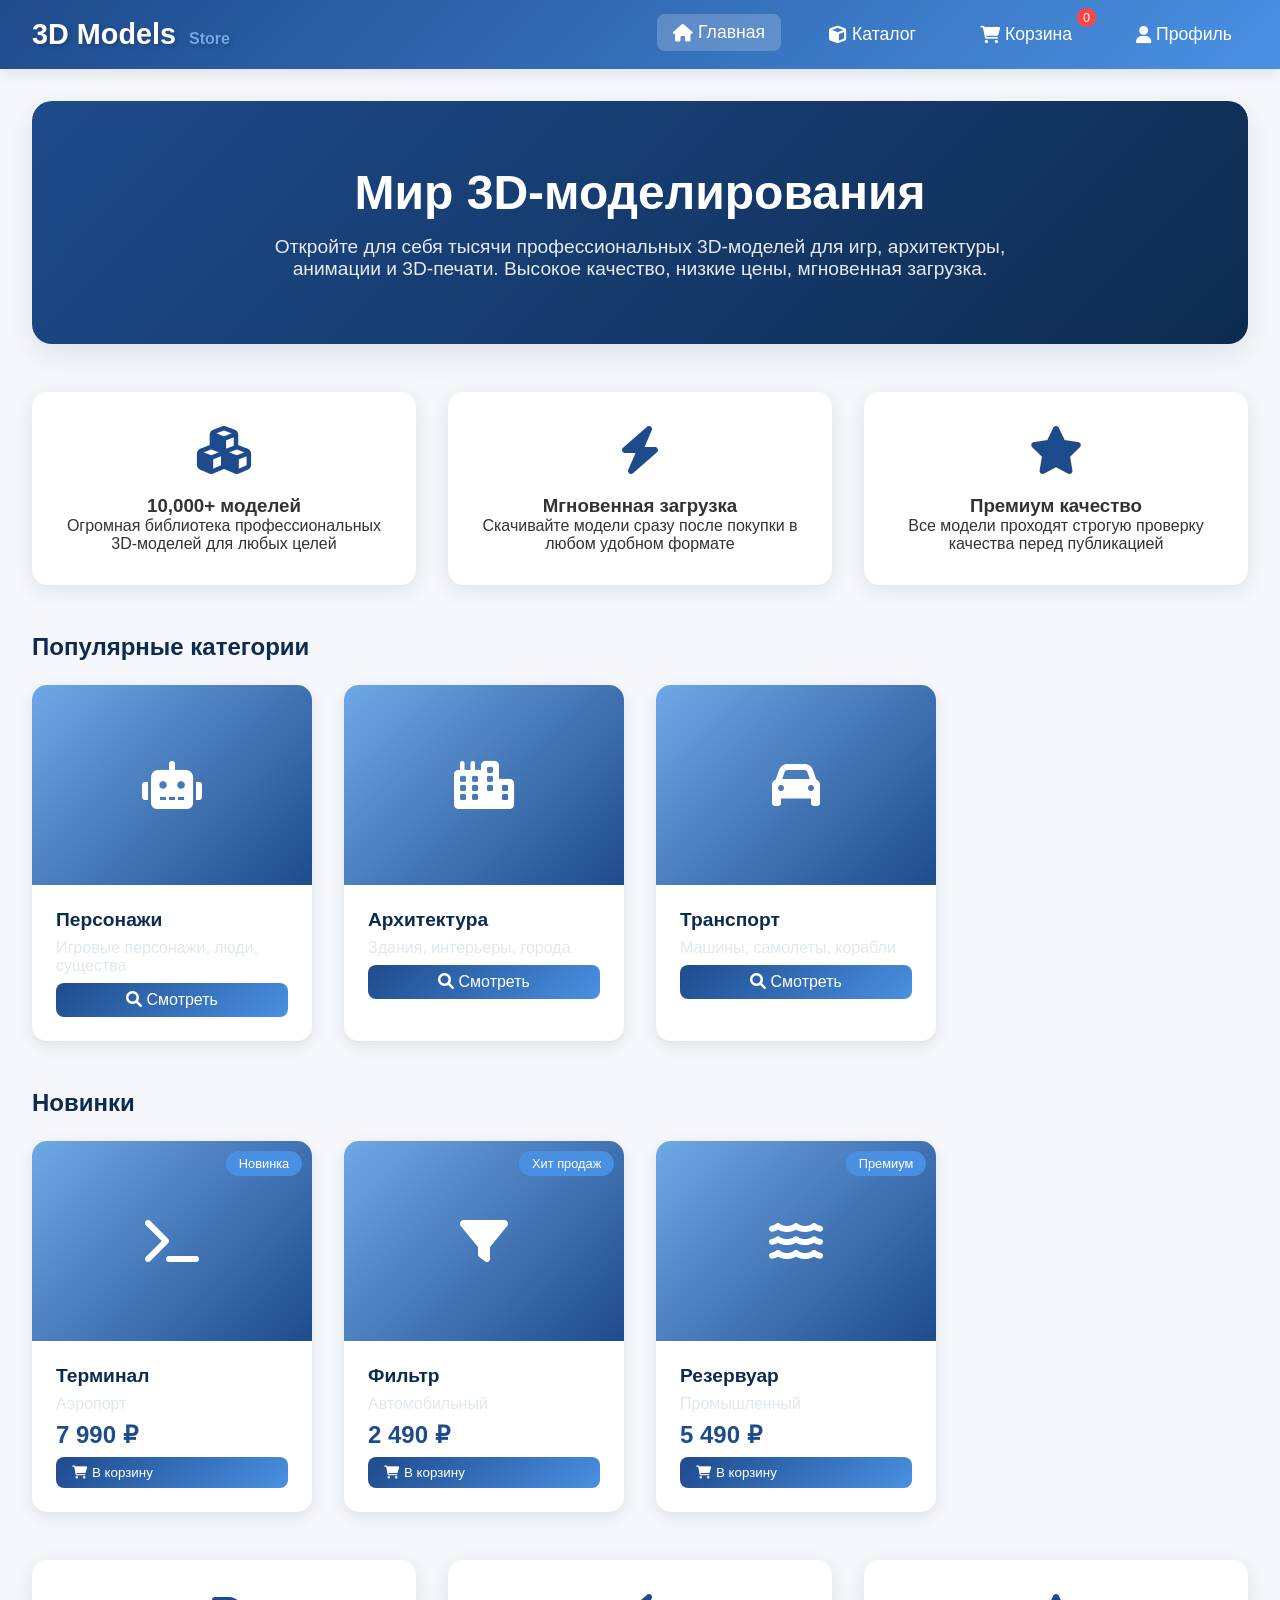
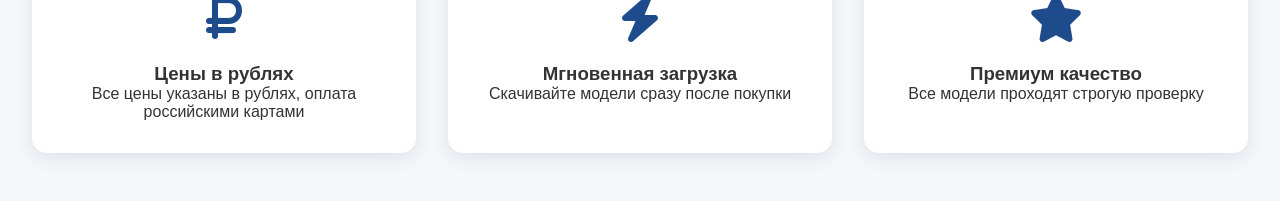
==== 3d-models-shop/index.html @ ba2a2c45 "start" ====
<!DOCTYPE html>
<html lang="ru">
<head>
    <meta charset="UTF-8">
    <meta name="viewport" content="width=device-width, initial-scale=1.0">
    <title>3D Models Shop - Главная</title>
    <link rel="stylesheet" href="css/style.css">
    <link rel="stylesheet" href="https://cdnjs.cloudflare.com/ajax/libs/font-awesome/6.0.0/css/all.min.css">
</head>
<body>
    <!-- Навигационная панель -->
    <nav class="navbar">
        <div class="nav-container">
            <div class="logo">
                3D Models <span>Store</span>
            </div>
            <ul class="nav-menu">
                <li><a href="index.html" class="active"><i class="fas fa-home"></i> Главная</a></li>
                <li><a href="catalog.html"><i class="fas fa-cube"></i> Каталог</a></li>
                <li><a href="cart.html" class="cart-icon">
                    <i class="fas fa-shopping-cart"></i> Корзина
                    <span class="cart-badge" id="cartCount">0</span>
                </a></li>
                <li><a href="profile.html"><i class="fas fa-user"></i> Профиль</a></li>
            </ul>
        </div>
    </nav>

    <main class="main-container">
        <!-- Hero секция -->
        <section class="hero-section">
            <h1>Мир 3D-моделирования</h1>
            <p>Откройте для себя тысячи профессиональных 3D-моделей для игр, архитектуры, анимации и 3D-печати. Высокое качество, низкие цены, мгновенная загрузка.</p>
        </section>

        <!-- Особенности -->
        <section class="features-section">
            <div class="feature-card">
                <div class="feature-icon">
                    <i class="fas fa-cubes"></i>
                </div>
                <h3>10,000+ моделей</h3>
                <p>Огромная библиотека профессиональных 3D-моделей для любых целей</p>
            </div>
            <div class="feature-card">
                <div class="feature-icon">
                    <i class="fas fa-bolt"></i>
                </div>
                <h3>Мгновенная загрузка</h3>
                <p>Скачивайте модели сразу после покупки в любом удобном формате</p>
            </div>
            <div class="feature-card">
                <div class="feature-icon">
                    <i class="fas fa-star"></i>
                </div>
                <h3>Премиум качество</h3>
                <p>Все модели проходят строгую проверку качества перед публикацией</p>
            </div>
        </section>

        <!-- Популярные категории -->
        <h2 style="color: var(--dark-blue); margin: 3rem 0 1.5rem;">Популярные категории</h2>
        <div class="products-grid" style="margin-bottom: 3rem;">
            <div class="product-card">
                <div class="product-image" onclick="window.location.href='catalog.html?category=characters'" style="cursor: pointer;">
                    <i class="fas fa-robot"></i>
                </div>
                <div class="product-info">
                    <h3 class="product-title">Персонажи</h3>
                    <p style="color: var(--gray); margin-bottom: 0.5rem;">Игровые персонажи, люди, существа</p>
                    <a href="catalog.html?category=characters" class="add-to-cart" style="display: inline-block; text-decoration: none; width: 100%; text-align: center;">
                        <i class="fas fa-search"></i> Смотреть
                    </a>
                </div>
            </div>
            <div class="product-card">
                <div class="product-image" onclick="window.location.href='catalog.html?category=architecture'" style="cursor: pointer;">
                    <i class="fas fa-city"></i>
                </div>
                <div class="product-info">
                    <h3 class="product-title">Архитектура</h3>
                    <p style="color: var(--gray); margin-bottom: 0.5rem;">Здания, интерьеры, города</p>
                    <a href="catalog.html?category=architecture" class="add-to-cart" style="display: inline-block; text-decoration: none; width: 100%; text-align: center;">
                        <i class="fas fa-search"></i> Смотреть
                    </a>
                </div>
            </div>
            <div class="product-card">
                <div class="product-image" onclick="window.location.href='catalog.html?category=vehicles'" style="cursor: pointer;">
                    <i class="fas fa-car"></i>
                </div>
                <div class="product-info">
                    <h3 class="product-title">Транспорт</h3>
                    <p style="color: var(--gray); margin-bottom: 0.5rem;">Машины, самолеты, корабли</p>
                    <a href="catalog.html?category=vehicles" class="add-to-cart" style="display: inline-block; text-decoration: none; width: 100%; text-align: center;">
                        <i class="fas fa-search"></i> Смотреть
                    </a>
                </div>
            </div>
        </div>

        <!-- Новинки -->
        <h2 style="color: var(--dark-blue); margin-bottom: 1.5rem;">Новинки</h2>
        <div class="products-grid" style="margin-bottom: 3rem;">
            <div class="product-card">
                <div class="product-image" onclick="window.location.href='product.html?id=7'" style="cursor: pointer;">
                    <i class="fas fa-terminal"></i>
                    <span class="product-badge">Новинка</span>
                </div>
                <div class="product-info">
                    <h3 class="product-title" onclick="window.location.href='product.html?id=7'" style="cursor: pointer;">Терминал</h3>
                    <p style="color: var(--gray); margin-bottom: 0.5rem;">Аэропорт</p>
                    <div class="product-price">7 990 ₽</div>
                    <button class="add-to-cart" onclick="addToCart(7)" style="width: 100%;">
                        <i class="fas fa-shopping-cart"></i> В корзину
                    </button>
                </div>
            </div>
            
            <div class="product-card">
                <div class="product-image" onclick="window.location.href='product.html?id=8'" style="cursor: pointer;">
                    <i class="fas fa-filter"></i>
                    <span class="product-badge">Хит продаж</span>
                </div>
                <div class="product-info">
                    <h3 class="product-title" onclick="window.location.href='product.html?id=8'" style="cursor: pointer;">Фильтр</h3>
                    <p style="color: var(--gray); margin-bottom: 0.5rem;">Автомобильный</p>
                    <div class="product-price">2 490 ₽</div>
                    <button class="add-to-cart" onclick="addToCart(8)" style="width: 100%;">
                        <i class="fas fa-shopping-cart"></i> В корзину
                    </button>
                </div>
            </div>
            
            <div class="product-card">
                <div class="product-image" onclick="window.location.href='product.html?id=9'" style="cursor: pointer;">
                    <i class="fas fa-water"></i>
                    <span class="product-badge">Премиум</span>
                </div>
                <div class="product-info">
                    <h3 class="product-title" onclick="window.location.href='product.html?id=9'" style="cursor: pointer;">Резервуар</h3>
                    <p style="color: var(--gray); margin-bottom: 0.5rem;">Промышленный</p>
                    <div class="product-price">5 490 ₽</div>
                    <button class="add-to-cart" onclick="addToCart(9)" style="width: 100%;">
                        <i class="fas fa-shopping-cart"></i> В корзину
                    </button>
                </div>
            </div>
        </div>

        <!-- Преимущества -->
        <section class="features-section">
            <div class="feature-card">
                <div class="feature-icon">
                    <i class="fas fa-ruble-sign"></i>
                </div>
                <h3>Цены в рублях</h3>
                <p>Все цены указаны в рублях, оплата российскими картами</p>
            </div>
            <div class="feature-card">
                <div class="feature-icon">
                    <i class="fas fa-bolt"></i>
                </div>
                <h3>Мгновенная загрузка</h3>
                <p>Скачивайте модели сразу после покупки</p>
            </div>
            <div class="feature-card">
                <div class="feature-icon">
                    <i class="fas fa-star"></i>
                </div>
                <h3>Премиум качество</h3>
                <p>Все модели проходят строгую проверку</p>
            </div>
        </section>
    </main>

    <script src="js/main.js"></script>
</body>
</html>
---- 3d-models-shop/css/style.css ----
:root {
    /* Основная синяя палитра */
    --primary-blue: #1e4b8c;
    --secondary-blue: #2a6bb5;
    --light-blue: #6fa8e7;
    --dark-blue: #0d2b4f;
    --accent-blue: #4a90e2;
    --gradient-blue: linear-gradient(135deg, var(--primary-blue), var(--accent-blue));
    
    /* Нейтральные цвета */
    --white: #ffffff;
    --light-gray: #f5f7fa;
    --gray: #e1e8ed;
    --dark-gray: #333333;
    --shadow: rgba(0, 50, 100, 0.1);
}

* {
    margin: 0;
    padding: 0;
    box-sizing: border-box;
    font-family: 'Segoe UI', Tahoma, Geneva, Verdana, sans-serif;
}

body {
    background-color: var(--light-gray);
    color: var(--dark-gray);
}

/* Навигационная панель */
.navbar {
    background: var(--gradient-blue);
    padding: 1rem 2rem;
    box-shadow: 0 4px 15px var(--shadow);
    position: sticky;
    top: 0;
    z-index: 1000;
}

.nav-container {
    max-width: 1400px;
    margin: 0 auto;
    display: flex;
    justify-content: space-between;
    align-items: center;
}

.logo {
    font-size: 1.8rem;
    font-weight: bold;
    color: var(--white);
    text-shadow: 2px 2px 4px rgba(0,0,0,0.2);
}

.logo span {
    color: var(--light-blue);
    font-size: 1rem;
    margin-left: 5px;
}

.nav-menu {
    display: flex;
    gap: 2rem;
    list-style: none;
}

.nav-menu a {
    color: var(--white);
    text-decoration: none;
    font-size: 1.1rem;
    padding: 0.5rem 1rem;
    border-radius: 8px;
    transition: all 0.3s ease;
    display: flex;
    align-items: center;
    gap: 5px;
}

.nav-menu a:hover,
.nav-menu a.active {
    background-color: rgba(255, 255, 255, 0.2);
    transform: translateY(-2px);
}

.cart-icon {
    position: relative;
}

.cart-badge {
    position: absolute;
    top: -8px;
    right: -8px;
    background-color: #ff4444;
    color: white;
    border-radius: 50%;
    padding: 2px 6px;
    font-size: 0.8rem;
}

/* Главный контейнер */
.main-container {
    max-width: 1400px;
    margin: 2rem auto;
    padding: 0 2rem;
}

/* Hero секция */
.hero-section {
    background: linear-gradient(135deg, var(--primary-blue), var(--dark-blue));
    color: white;
    padding: 4rem 2rem;
    border-radius: 20px;
    margin-bottom: 3rem;
    text-align: center;
    box-shadow: 0 10px 30px var(--shadow);
}

.hero-section h1 {
    font-size: 3rem;
    margin-bottom: 1rem;
}

.hero-section p {
    font-size: 1.2rem;
    opacity: 0.9;
    max-width: 800px;
    margin: 0 auto;
}

/* Секция особенностей */
.features-section {
    display: grid;
    grid-template-columns: repeat(auto-fit, minmax(300px, 1fr));
    gap: 2rem;
    margin-bottom: 3rem;
}

.feature-card {
    background: var(--white);
    padding: 2rem;
    border-radius: 15px;
    text-align: center;
    box-shadow: 0 5px 20px var(--shadow);
    transition: transform 0.3s ease;
}

.feature-card:hover {
    transform: translateY(-5px);
}

.feature-icon {
    font-size: 3rem;
    color: var(--primary-blue);
    margin-bottom: 1rem;
}

/* Каталог товаров */
.catalog-header {
    display: flex;
    justify-content: space-between;
    align-items: center;
    margin-bottom: 2rem;
}

.filters {
    display: flex;
    gap: 1rem;
}

.filter-btn {
    padding: 0.5rem 1rem;
    border: 2px solid var(--primary-blue);
    background: transparent;
    color: var(--primary-blue);
    border-radius: 8px;
    cursor: pointer;
    transition: all 0.3s ease;
}

.filter-btn:hover,
.filter-btn.active {
    background: var(--primary-blue);
    color: white;
}

.products-grid {
    display: grid;
    grid-template-columns: repeat(auto-fill, minmax(280px, 1fr));
    gap: 2rem;
}

/* Карточка товара */
.product-card {
    background: var(--white);
    border-radius: 15px;
    overflow: hidden;
    box-shadow: 0 5px 15px var(--shadow);
    transition: transform 0.3s ease, box-shadow 0.3s ease;
    position: relative;
}

.product-card:hover {
    transform: translateY(-5px);
    box-shadow: 0 8px 25px rgba(30, 75, 140, 0.2);
}

.product-image {
    width: 100%;
    height: 200px;
    background: linear-gradient(135deg, var(--light-blue), var(--primary-blue));
    display: flex;
    align-items: center;
    justify-content: center;
    color: white;
    font-size: 3rem;
    position: relative;
    overflow: hidden;
}

.product-badge {
    position: absolute;
    top: 10px;
    right: 10px;
    background: var(--accent-blue);
    color: white;
    padding: 0.3rem 0.8rem;
    border-radius: 20px;
    font-size: 0.8rem;
}

.product-info {
    padding: 1.5rem;
}

.product-title {
    font-size: 1.2rem;
    margin-bottom: 0.5rem;
    color: var(--dark-blue);
}

.product-category {
    color: var(--primary-blue);
    font-size: 0.9rem;
    margin-bottom: 0.5rem;
}

.product-price {
    font-size: 1.5rem;
    font-weight: bold;
    color: var(--primary-blue);
    margin: 0.5rem 0;
}

.product-actions {
    display: flex;
    justify-content: space-between;
    align-items: center;
    margin-top: 1rem;
}

.add-to-cart {
    background: var(--gradient-blue);
    color: white;
    border: none;
    padding: 0.5rem 1rem;
    border-radius: 8px;
    cursor: pointer;
    transition: all 0.3s ease;
    display: flex;
    align-items: center;
    gap: 5px;
}

.add-to-cart:hover {
    transform: scale(1.05);
    box-shadow: 0 3px 10px var(--primary-blue);
}

/* Корзина */
.cart-container {
    background: white;
    border-radius: 15px;
    padding: 2rem;
    box-shadow: 0 5px 20px var(--shadow);
}

.cart-item {
    display: grid;
    grid-template-columns: 100px 2fr 1fr auto;
    align-items: center;
    gap: 1rem;
    padding: 1rem;
    border-bottom: 1px solid var(--gray);
}

.cart-item-image {
    width: 80px;
    height: 80px;
    background: var(--light-blue);
    border-radius: 10px;
}

.cart-item-title {
    color: var(--dark-blue);
}

.cart-item-price {
    font-weight: bold;
    color: var(--primary-blue);
}

.cart-item-remove {
    color: #ff4444;
    cursor: pointer;
    padding: 0.5rem;
    transition: all 0.3s ease;
}

.cart-item-remove:hover {
    transform: scale(1.1);
}

.cart-total {
    margin-top: 2rem;
    padding: 1rem;
    text-align: right;
    font-size: 1.5rem;
    font-weight: bold;
    color: var(--primary-blue);
}

.checkout-btn {
    background: var(--gradient-blue);
    color: white;
    border: none;
    padding: 1rem 2rem;
    border-radius: 10px;
    font-size: 1.2rem;
    cursor: pointer;
    width: 100%;
    margin-top: 1rem;
    transition: all 0.3s ease;
}

.checkout-btn:hover {
    transform: translateY(-2px);
    box-shadow: 0 5px 15px var(--primary-blue);
}

/* Профиль */
.profile-container {
    background: white;
    border-radius: 15px;
    padding: 2rem;
    box-shadow: 0 5px 20px var(--shadow);
}

.profile-header {
    display: flex;
    align-items: center;
    gap: 2rem;
    margin-bottom: 2rem;
    padding-bottom: 1rem;
    border-bottom: 2px solid var(--light-blue);
}

.profile-avatar {
    width: 100px;
    height: 100px;
    background: var(--gradient-blue);
    border-radius: 50%;
    display: flex;
    align-items: center;
    justify-content: center;
    color: white;
    font-size: 2.5rem;
}

.profile-stats {
    display: grid;
    grid-template-columns: repeat(3, 1fr);
    gap: 1rem;
    margin-top: 1rem;
}

.stat-card {
    background: var(--light-gray);
    padding: 1rem;
    border-radius: 10px;
    text-align: center;
}

.stat-value {
    font-size: 1.5rem;
    font-weight: bold;
    color: var(--primary-blue);
}

/* Адаптивность */
@media (max-width: 768px) {
    .nav-menu {
        gap: 0.5rem;
    }
    
    .hero-section h1 {
        font-size: 2rem;
    }
    
    .products-grid {
        grid-template-columns: 1fr;
    }
    
    .cart-item {
        grid-template-columns: 1fr;
        text-align: center;
    }
    
    .cart-item-image {
        margin: 0 auto;
    }
}
/* Страница товара */
.product-page {
    background: white;
    border-radius: 20px;
    padding: 2rem;
    box-shadow: 0 5px 20px var(--shadow);
}

.back-button {
    display: inline-flex;
    align-items: center;
    gap: 0.5rem;
    padding: 0.8rem 1.5rem;
    background: var(--light-gray);
    color: var(--primary-blue);
    text-decoration: none;
    border-radius: 8px;
    margin-bottom: 2rem;
    transition: all 0.3s ease;
    border: none;
    cursor: pointer;
    font-size: 1rem;
}

.back-button:hover {
    background: var(--primary-blue);
    color: white;
    transform: translateX(-5px);
}

.product-detail {
    display: grid;
    grid-template-columns: 1fr 1fr;
    gap: 3rem;
}

/* Галерея товара */
.product-gallery {
    position: relative;
}

.main-image {
    width: 100%;
    height: 400px;
    background: linear-gradient(135deg, var(--light-blue), var(--primary-blue));
    border-radius: 15px;
    margin-bottom: 1rem;
    display: flex;
    align-items: center;
    justify-content: center;
    color: white;
    font-size: 5rem;
    overflow: hidden;
}

.main-image img {
    width: 100%;
    height: 100%;
    object-fit: cover;
}

.thumbnail-container {
    display: flex;
    gap: 1rem;
    margin-top: 1rem;
}

.thumbnail {
    width: 80px;
    height: 80px;
    border-radius: 8px;
    cursor: pointer;
    border: 3px solid transparent;
    transition: all 0.3s ease;
    overflow: hidden;
}

.thumbnail:hover {
    transform: translateY(-3px);
}

.thumbnail.active {
    border-color: var(--primary-blue);
    box-shadow: 0 0 0 2px var(--accent-blue);
}

.thumbnail img {
    width: 100%;
    height: 100%;
    object-fit: cover;
}

.thumbnail-placeholder {
    width: 100%;
    height: 100%;
    background: var(--light-blue);
    display: flex;
    align-items: center;
    justify-content: center;
    color: white;
    font-size: 1.5rem;
}

/* Информация о товаре */
.product-info-detail {
    padding: 1rem;
}

.product-title-detail {
    font-size: 2.5rem;
    color: var(--dark-blue);
    margin-bottom: 1rem;
}

.product-meta {
    display: flex;
    gap: 2rem;
    margin-bottom: 2rem;
    padding-bottom: 1rem;
    border-bottom: 2px solid var(--light-gray);
}

.product-category-detail {
    background: var(--light-blue);
    color: white;
    padding: 0.3rem 1rem;
    border-radius: 20px;
    font-size: 0.9rem;
}

.product-rating {
    color: #ffc107;
}

.product-price-detail {
    font-size: 3rem;
    font-weight: bold;
    color: var(--primary-blue);
    margin: 2rem 0;
}

.product-description {
    color: var(--dark-gray);
    line-height: 1.8;
    margin-bottom: 2rem;
}

.product-specs {
    background: var(--light-gray);
    padding: 1.5rem;
    border-radius: 15px;
    margin-bottom: 2rem;
}

.spec-item {
    display: flex;
    justify-content: space-between;
    padding: 0.5rem 0;
    border-bottom: 1px solid var(--gray);
}

.spec-item:last-child {
    border-bottom: none;
}

.spec-label {
    color: var(--primary-blue);
    font-weight: bold;
}

.product-actions-detail {
    display: flex;
    gap: 1rem;
    margin-top: 2rem;
}

.add-to-cart-detail {
    flex: 2;
    background: var(--gradient-blue);
    color: white;
    border: none;
    padding: 1rem 2rem;
    border-radius: 10px;
    font-size: 1.2rem;
    cursor: pointer;
    transition: all 0.3s ease;
    display: flex;
    align-items: center;
    justify-content: center;
    gap: 1rem;
}

.add-to-cart-detail:hover {
    transform: translateY(-3px);
    box-shadow: 0 5px 20px var(--primary-blue);
}

.wishlist-btn {
    flex: 1;
    background: white;
    color: var(--primary-blue);
    border: 2px solid var(--primary-blue);
    padding: 1rem;
    border-radius: 10px;
    font-size: 1.2rem;
    cursor: pointer;
    transition: all 0.3s ease;
}

.wishlist-btn:hover {
    background: var(--primary-blue);
    color: white;
}

/* Адаптивность */
@media (max-width: 768px) {
    .product-detail {
        grid-template-columns: 1fr;
        gap: 2rem;
    }
    
    .product-title-detail {
        font-size: 2rem;
    }
    
    .product-price-detail {
        font-size: 2.5rem;
    }
}
/* Дополнительные стили для изображений */
.product-image {
    position: relative;
    overflow: hidden;
    background: linear-gradient(135deg, var(--light-blue), var(--primary-blue));
}

.product-image img {
    width: 100%;
    height: 100%;
    object-fit: cover;
    transition: transform 0.3s ease;
}

.product-image:hover img {
    transform: scale(1.1);
}

.cart-item-image {
    width: 80px;
    height: 80px;
    background: var(--light-blue);
    border-radius: 10px;
    overflow: hidden;
}

.cart-item-image img {
    width: 100%;
    height: 100%;
    object-fit: cover;
}

.thumbnail img {
    width: 100%;
    height: 100%;
    object-fit: cover;
}

.thumbnail-placeholder {
    width: 100%;
    height: 100%;
    background: var(--light-blue);
    display: flex;
    align-items: center;
    justify-content: center;
    color: white;
    font-size: 1.5rem;
}
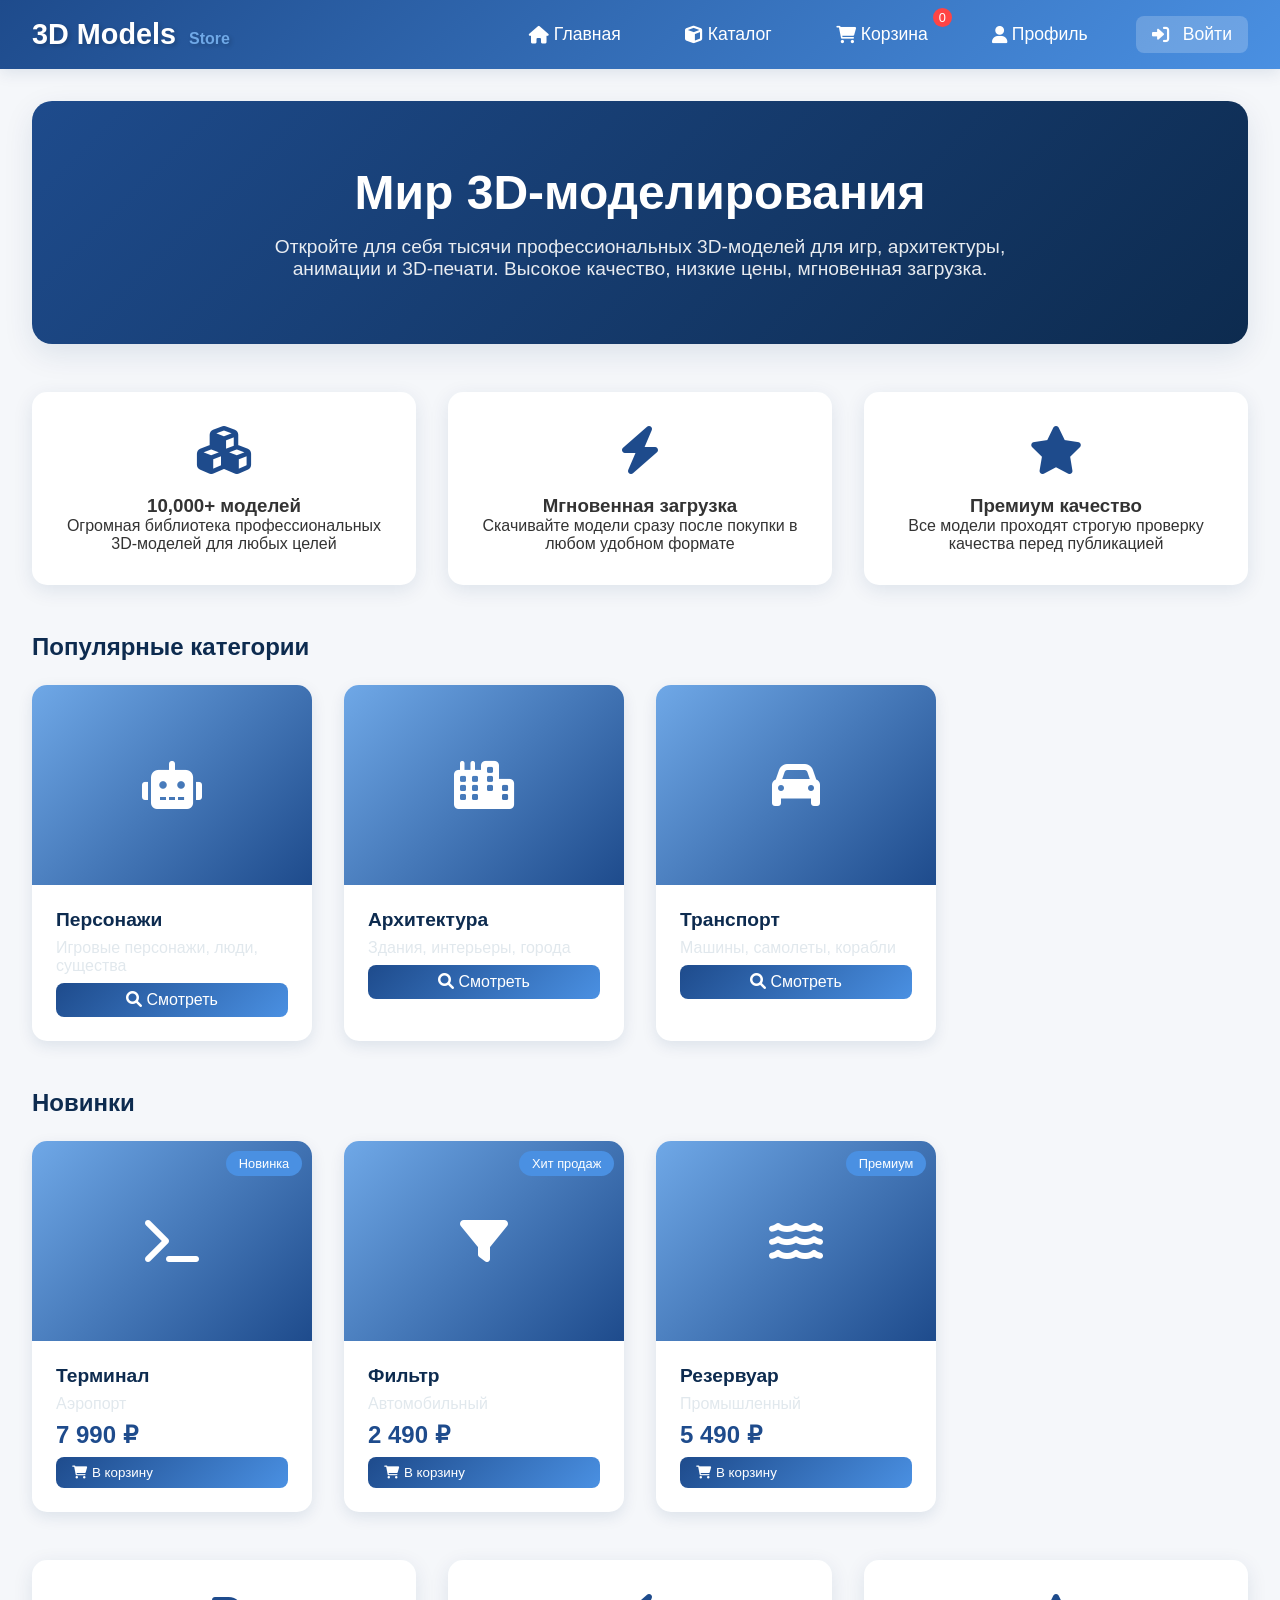
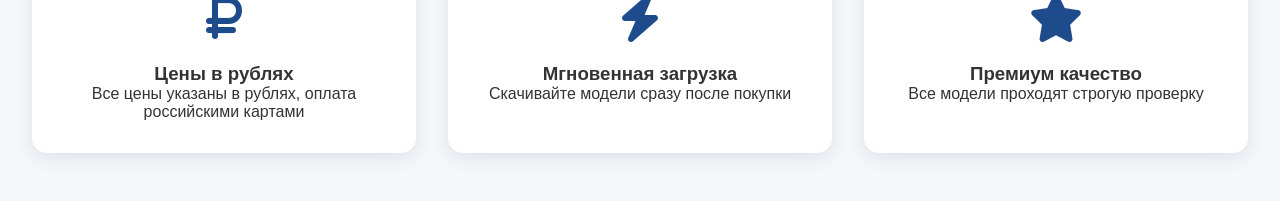
==== commit 1e1c050f: "авторизация/регистрация" ====
--- a/3d-models-shop/index.html
+++ b/3d-models-shop/index.html
@@ -15,13 +15,14 @@
                 3D Models <span>Store</span>
             </div>
             <ul class="nav-menu">
-                <li><a href="index.html" class="active"><i class="fas fa-home"></i> Главная</a></li>
-                <li><a href="catalog.html"><i class="fas fa-cube"></i> Каталог</a></li>
-                <li><a href="cart.html" class="cart-icon">
+                <li><a href="index.html" class="${currentPage === 'index' ? 'active' : ''}"><i class="fas fa-home"></i> Главная</a></li>
+                <li><a href="catalog.html" class="${currentPage === 'catalog' ? 'active' : ''}"><i class="fas fa-cube"></i> Каталог</a></li>
+                <li><a href="cart.html" class="cart-icon ${currentPage === 'cart' ? 'active' : ''}">
                     <i class="fas fa-shopping-cart"></i> Корзина
                     <span class="cart-badge" id="cartCount">0</span>
                 </a></li>
-                <li><a href="profile.html"><i class="fas fa-user"></i> Профиль</a></li>
+                <li><a href="profile.html" class="${currentPage === 'profile' ? 'active' : ''}"><i class="fas fa-user"></i> Профиль</a></li>
+                <!-- Кнопка авторизации будет добавлена через JavaScript -->
             </ul>
         </div>
     </nav>
@@ -175,5 +176,6 @@
     </main>
 
     <script src="js/main.js"></script>
+    <script src="js/auth.js"></script>
 </body>
 </html>
--- a/3d-models-shop/css/style.css
+++ b/3d-models-shop/css/style.css
@@ -695,4 +695,214 @@
     justify-content: center;
     color: white;
     font-size: 1.5rem;
+}
+
+/* Стили для авторизации */
+.auth-container {
+    max-width: 500px;
+    margin: 2rem auto;
+    background: white;
+    border-radius: 20px;
+    box-shadow: 0 10px 30px var(--shadow);
+    overflow: hidden;
+}
+
+.auth-tabs {
+    display: flex;
+    background: var(--light-gray);
+    border-bottom: 2px solid var(--gray);
+}
+
+.auth-tab {
+    flex: 1;
+    padding: 1rem;
+    background: none;
+    border: none;
+    font-size: 1.1rem;
+    cursor: pointer;
+    transition: all 0.3s ease;
+    color: var(--dark-gray);
+}
+
+.auth-tab:hover {
+    background: var(--gray);
+}
+
+.auth-tab.active {
+    background: var(--primary-blue);
+    color: white;
+}
+
+.auth-form {
+    padding: 2rem;
+    display: none;
+}
+
+.auth-form.active {
+    display: block;
+}
+
+.auth-form h2 {
+    color: var(--dark-blue);
+    margin-bottom: 2rem;
+    text-align: center;
+}
+
+.form-group {
+    margin-bottom: 1.5rem;
+}
+
+.form-row {
+    display: grid;
+    grid-template-columns: 1fr 1fr;
+    gap: 1rem;
+}
+
+.form-group label {
+    display: block;
+    margin-bottom: 0.5rem;
+    color: var(--dark-blue);
+    font-weight: 500;
+}
+
+.form-group label i {
+    margin-right: 0.5rem;
+    color: var(--primary-blue);
+}
+
+.form-group input {
+    width: 100%;
+    padding: 0.8rem 1rem;
+    border: 2px solid var(--gray);
+    border-radius: 8px;
+    font-size: 1rem;
+    transition: all 0.3s ease;
+}
+
+.form-group input:focus {
+    outline: none;
+    border-color: var(--primary-blue);
+    box-shadow: 0 0 0 3px rgba(30, 75, 140, 0.1);
+}
+
+.auth-submit {
+    width: 100%;
+    padding: 1rem;
+    background: var(--gradient-blue);
+    color: white;
+    border: none;
+    border-radius: 8px;
+    font-size: 1.1rem;
+    cursor: pointer;
+    transition: all 0.3s ease;
+    display: flex;
+    align-items: center;
+    justify-content: center;
+    gap: 0.5rem;
+}
+
+.auth-submit:hover {
+    transform: translateY(-2px);
+    box-shadow: 0 5px 15px var(--primary-blue);
+}
+
+/* Кнопка входа/выхода в навигации */
+.auth-button {
+    background: rgba(255, 255, 255, 0.2);
+    border-radius: 8px;
+    padding: 0.5rem 1rem !important;
+}
+
+.auth-button i {
+    margin-right: 0.5rem;
+}
+
+.user-greeting {
+    display: flex;
+    align-items: center;
+    gap: 0.5rem;
+    color: white;
+    background: rgba(255, 255, 255, 0.1);
+    padding: 0.5rem 1rem;
+    border-radius: 8px;
+}
+
+.user-greeting i {
+    font-size: 1.2rem;
+}
+
+/* Обновленные стили профиля */
+.profile-header {
+    display: flex;
+    align-items: center;
+    gap: 2rem;
+    margin-bottom: 2rem;
+    padding-bottom: 1rem;
+    border-bottom: 2px solid var(--light-blue);
+}
+
+.profile-avatar {
+    width: 120px;
+    height: 120px;
+    background: var(--gradient-blue);
+    border-radius: 50%;
+    display: flex;
+    align-items: center;
+    justify-content: center;
+    color: white;
+    font-size: 3rem;
+    box-shadow: 0 5px 15px var(--shadow);
+}
+
+.profile-info h2 {
+    color: var(--dark-blue);
+    margin-bottom: 0.5rem;
+}
+
+.profile-info p {
+    color: var(--gray);
+    margin-bottom: 0.3rem;
+}
+
+.profile-info i {
+    color: var(--primary-blue);
+    width: 20px;
+    margin-right: 0.5rem;
+}
+
+.logout-btn {
+    background: #ff4444;
+    color: white;
+    border: none;
+    padding: 0.8rem 2rem;
+    border-radius: 8px;
+    cursor: pointer;
+    transition: all 0.3s ease;
+    display: inline-flex;
+    align-items: center;
+    gap: 0.5rem;
+    font-size: 1rem;
+    margin-top: 1rem;
+}
+
+.logout-btn:hover {
+    background: #cc0000;
+    transform: translateY(-2px);
+    box-shadow: 0 5px 15px rgba(255, 68, 68, 0.3);
+}
+
+/* Адаптивность */
+@media (max-width: 768px) {
+    .auth-container {
+        margin: 1rem;
+    }
+    
+    .form-row {
+        grid-template-columns: 1fr;
+    }
+    
+    .profile-header {
+        flex-direction: column;
+        text-align: center;
+    }
 }
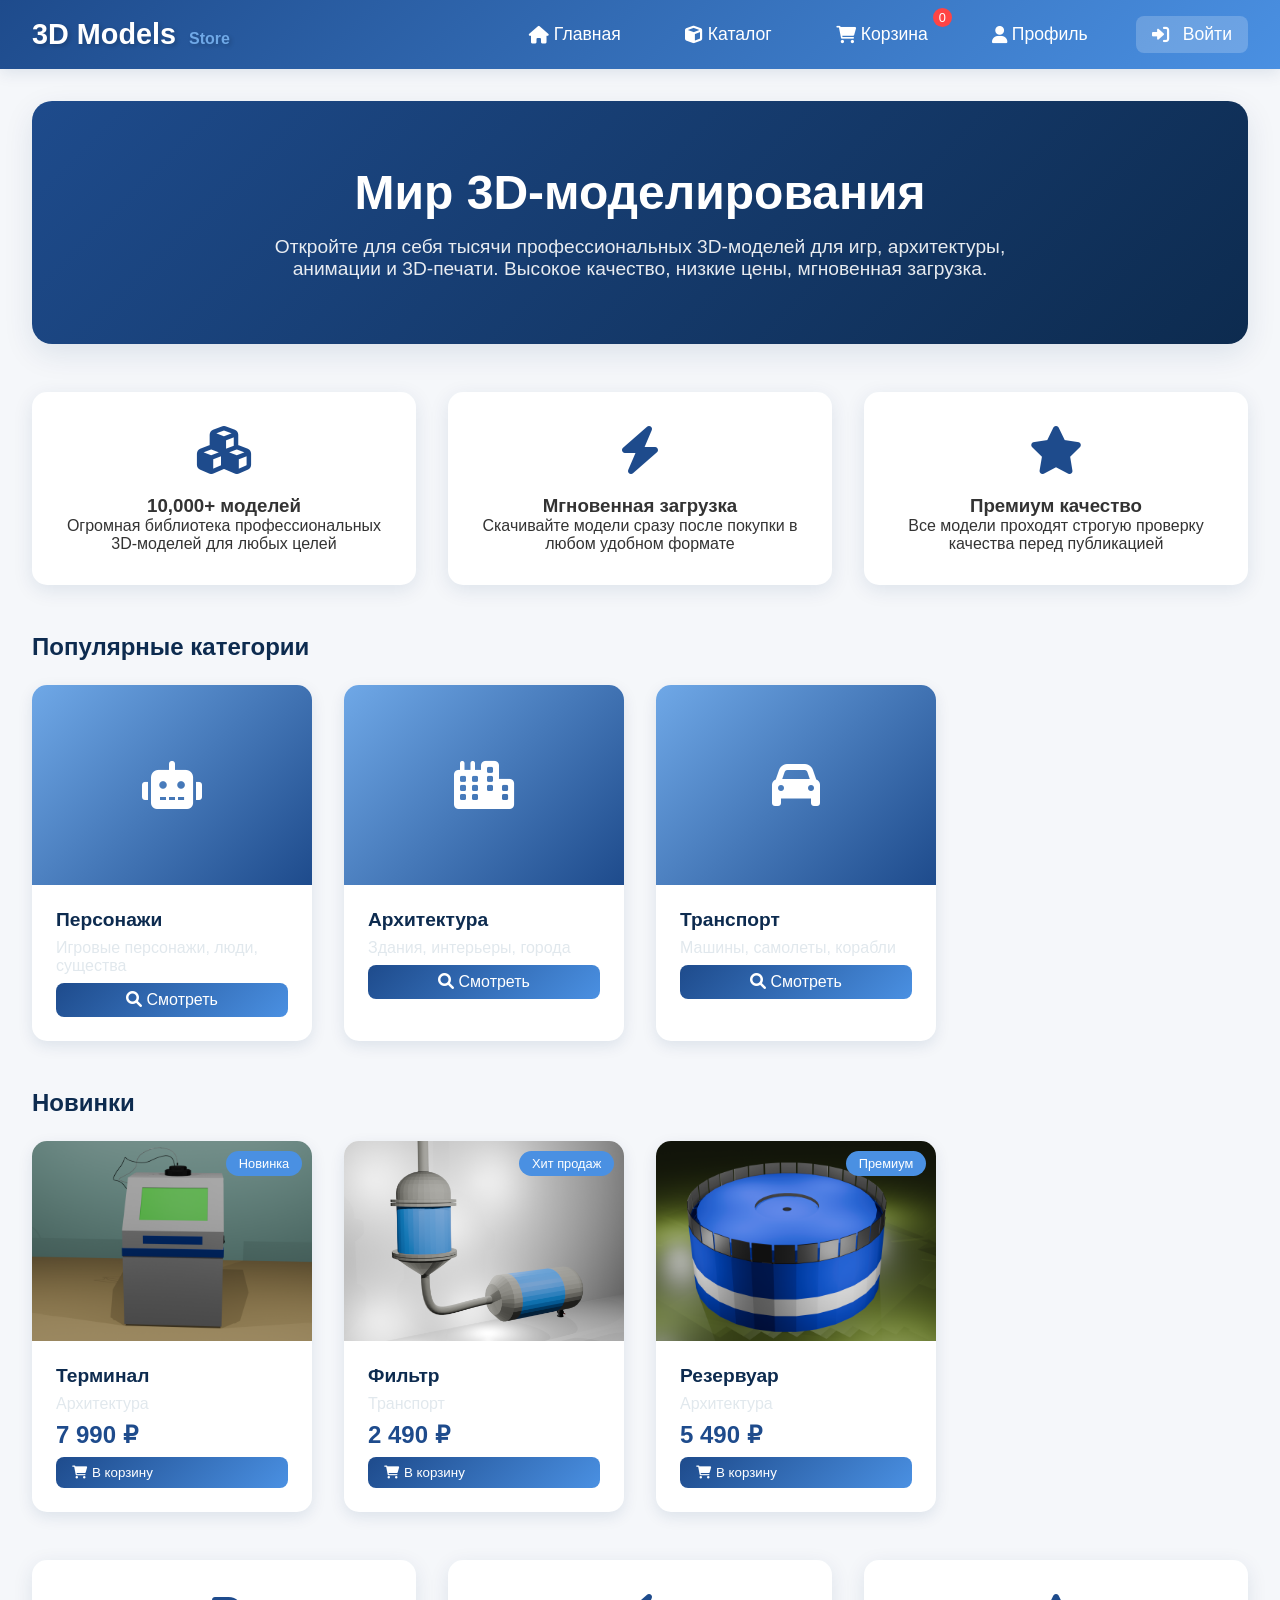
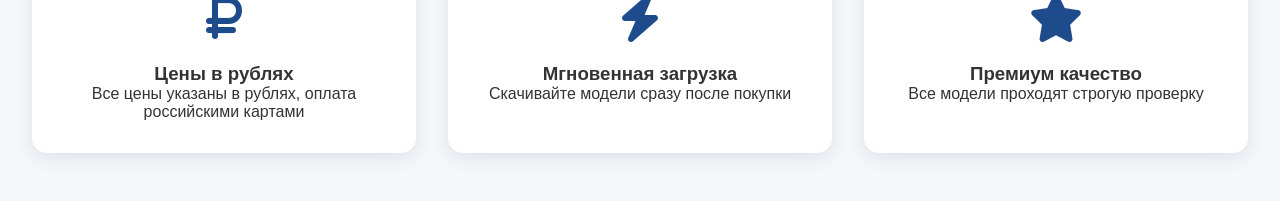
==== commit 5918dec7: "изменение отображения товаров товары корректно отображаются на главной и в профиле" ====
--- a/3d-models-shop/index.html
+++ b/3d-models-shop/index.html
@@ -61,93 +61,11 @@
 
         <!-- Популярные категории -->
         <h2 style="color: var(--dark-blue); margin: 3rem 0 1.5rem;">Популярные категории</h2>
-        <div class="products-grid" style="margin-bottom: 3rem;">
-            <div class="product-card">
-                <div class="product-image" onclick="window.location.href='catalog.html?category=characters'" style="cursor: pointer;">
-                    <i class="fas fa-robot"></i>
-                </div>
-                <div class="product-info">
-                    <h3 class="product-title">Персонажи</h3>
-                    <p style="color: var(--gray); margin-bottom: 0.5rem;">Игровые персонажи, люди, существа</p>
-                    <a href="catalog.html?category=characters" class="add-to-cart" style="display: inline-block; text-decoration: none; width: 100%; text-align: center;">
-                        <i class="fas fa-search"></i> Смотреть
-                    </a>
-                </div>
-            </div>
-            <div class="product-card">
-                <div class="product-image" onclick="window.location.href='catalog.html?category=architecture'" style="cursor: pointer;">
-                    <i class="fas fa-city"></i>
-                </div>
-                <div class="product-info">
-                    <h3 class="product-title">Архитектура</h3>
-                    <p style="color: var(--gray); margin-bottom: 0.5rem;">Здания, интерьеры, города</p>
-                    <a href="catalog.html?category=architecture" class="add-to-cart" style="display: inline-block; text-decoration: none; width: 100%; text-align: center;">
-                        <i class="fas fa-search"></i> Смотреть
-                    </a>
-                </div>
-            </div>
-            <div class="product-card">
-                <div class="product-image" onclick="window.location.href='catalog.html?category=vehicles'" style="cursor: pointer;">
-                    <i class="fas fa-car"></i>
-                </div>
-                <div class="product-info">
-                    <h3 class="product-title">Транспорт</h3>
-                    <p style="color: var(--gray); margin-bottom: 0.5rem;">Машины, самолеты, корабли</p>
-                    <a href="catalog.html?category=vehicles" class="add-to-cart" style="display: inline-block; text-decoration: none; width: 100%; text-align: center;">
-                        <i class="fas fa-search"></i> Смотреть
-                    </a>
-                </div>
-            </div>
-        </div>
+        <div class="products-grid" style="margin-bottom: 3rem;" id="categoriesGrid"></div>
 
         <!-- Новинки -->
         <h2 style="color: var(--dark-blue); margin-bottom: 1.5rem;">Новинки</h2>
-        <div class="products-grid" style="margin-bottom: 3rem;">
-            <div class="product-card">
-                <div class="product-image" onclick="window.location.href='product.html?id=7'" style="cursor: pointer;">
-                    <i class="fas fa-terminal"></i>
-                    <span class="product-badge">Новинка</span>
-                </div>
-                <div class="product-info">
-                    <h3 class="product-title" onclick="window.location.href='product.html?id=7'" style="cursor: pointer;">Терминал</h3>
-                    <p style="color: var(--gray); margin-bottom: 0.5rem;">Аэропорт</p>
-                    <div class="product-price">7 990 ₽</div>
-                    <button class="add-to-cart" onclick="addToCart(7)" style="width: 100%;">
-                        <i class="fas fa-shopping-cart"></i> В корзину
-                    </button>
-                </div>
-            </div>
-            
-            <div class="product-card">
-                <div class="product-image" onclick="window.location.href='product.html?id=8'" style="cursor: pointer;">
-                    <i class="fas fa-filter"></i>
-                    <span class="product-badge">Хит продаж</span>
-                </div>
-                <div class="product-info">
-                    <h3 class="product-title" onclick="window.location.href='product.html?id=8'" style="cursor: pointer;">Фильтр</h3>
-                    <p style="color: var(--gray); margin-bottom: 0.5rem;">Автомобильный</p>
-                    <div class="product-price">2 490 ₽</div>
-                    <button class="add-to-cart" onclick="addToCart(8)" style="width: 100%;">
-                        <i class="fas fa-shopping-cart"></i> В корзину
-                    </button>
-                </div>
-            </div>
-            
-            <div class="product-card">
-                <div class="product-image" onclick="window.location.href='product.html?id=9'" style="cursor: pointer;">
-                    <i class="fas fa-water"></i>
-                    <span class="product-badge">Премиум</span>
-                </div>
-                <div class="product-info">
-                    <h3 class="product-title" onclick="window.location.href='product.html?id=9'" style="cursor: pointer;">Резервуар</h3>
-                    <p style="color: var(--gray); margin-bottom: 0.5rem;">Промышленный</p>
-                    <div class="product-price">5 490 ₽</div>
-                    <button class="add-to-cart" onclick="addToCart(9)" style="width: 100%;">
-                        <i class="fas fa-shopping-cart"></i> В корзину
-                    </button>
-                </div>
-            </div>
-        </div>
+        <div class="products-grid" style="margin-bottom: 3rem;" id="newProductsGrid"></div>
 
         <!-- Преимущества -->
         <section class="features-section">
@@ -177,5 +95,70 @@
 
     <script src="js/main.js"></script>
     <script src="js/auth.js"></script>
+    <script>
+        // Загрузка категорий на главную страницу
+        document.addEventListener('DOMContentLoaded', function() {
+            // Категории
+            const categories = [
+                { name: 'Персонажи', icon: 'fa-robot', category: 'characters', description: 'Игровые персонажи, люди, существа' },
+                { name: 'Архитектура', icon: 'fa-city', category: 'architecture', description: 'Здания, интерьеры, города' },
+                { name: 'Транспорт', icon: 'fa-car', category: 'vehicles', description: 'Машины, самолеты, корабли' }
+            ];
+            
+            const categoriesGrid = document.getElementById('categoriesGrid');
+            if (categoriesGrid) {
+                categoriesGrid.innerHTML = categories.map(cat => `
+                    <div class="product-card">
+                        <div class="product-image" onclick="window.location.href='catalog.html?category=${cat.category}'" style="cursor: pointer;">
+                            <i class="fas ${cat.icon}"></i>
+                        </div>
+                        <div class="product-info">
+                            <h3 class="product-title">${cat.name}</h3>
+                            <p style="color: var(--gray); margin-bottom: 0.5rem;">${cat.description}</p>
+                            <a href="catalog.html?category=${cat.category}" class="add-to-cart" style="display: inline-block; text-decoration: none; width: 100%; text-align: center;">
+                                <i class="fas fa-search"></i> Смотреть
+                            </a>
+                        </div>
+                    </div>
+                `).join('');
+            }
+            
+            // Новинки (первые 3 товара из products)
+            const newProductsGrid = document.getElementById('newProductsGrid');
+            if (newProductsGrid && typeof products !== 'undefined') {
+                const newProducts = products.slice(0, 3);
+                newProductsGrid.innerHTML = newProducts.map(product => `
+                    <div class="product-card">
+                        <div class="product-image" onclick="window.location.href='product.html?id=${product.id}'" style="cursor: pointer;">
+                            ${product.preview ? 
+                                `<img src="${product.preview}" alt="${product.name}" style="width: 100%; height: 100%; object-fit: cover;" 
+                                    onerror="this.style.display='none'; this.parentElement.innerHTML='<i class=\'fas ${product.image}\' style=\'font-size: 3rem;\'></i>'">` 
+                                : `<i class="fas ${product.image}"></i>`
+                            }
+                            ${product.badge ? `<span class="product-badge">${product.badge}</span>` : ''}
+                        </div>
+                        <div class="product-info">
+                            <h3 class="product-title" onclick="window.location.href='product.html?id=${product.id}'" style="cursor: pointer;">${product.name}</h3>
+                            <p style="color: var(--gray); margin-bottom: 0.5rem;">${getCategoryName(product.category)}</p>
+                            <div class="product-price">${product.price.toLocaleString('ru-RU')} ₽</div>
+                            <button class="add-to-cart" onclick="addToCart(${product.id})" style="width: 100%;">
+                                <i class="fas fa-shopping-cart"></i> В корзину
+                            </button>
+                        </div>
+                    </div>
+                `).join('');
+            }
+        });
+
+        // Получение названия категории (копируем функцию из catalog.js)
+        function getCategoryName(category) {
+            const categories = {
+                'characters': 'Персонажи',
+                'architecture': 'Архитектура',
+                'vehicles': 'Транспорт'
+            };
+            return categories[category] || category;
+        }
+    </script>
 </body>
 </html>
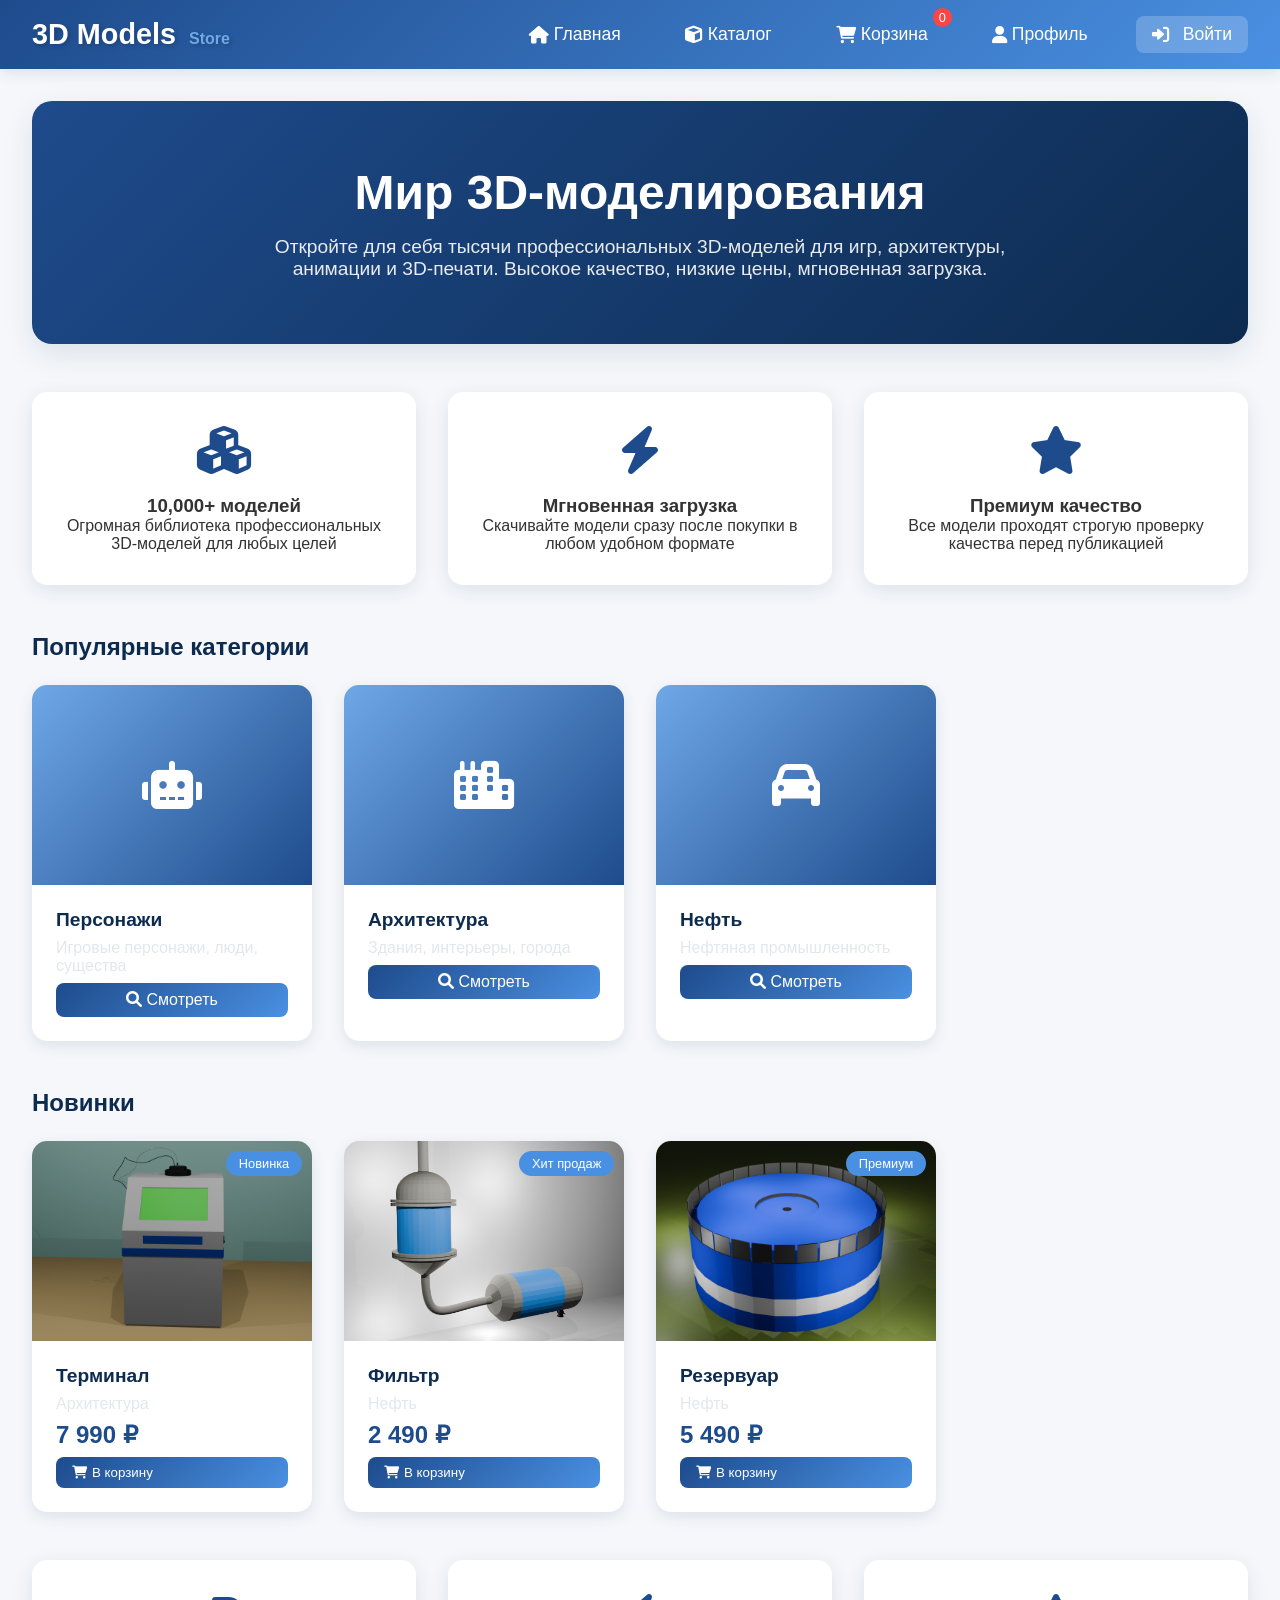
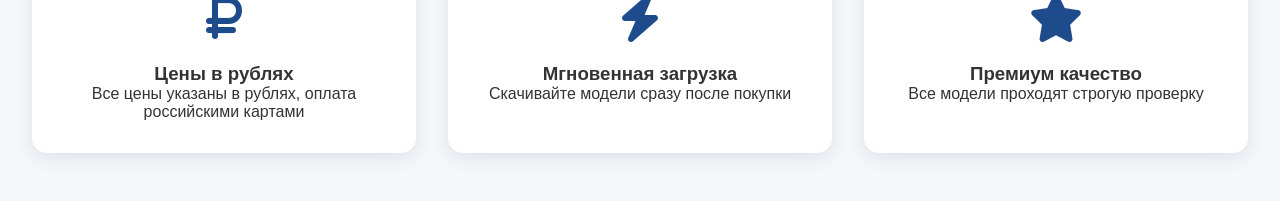
==== commit cae49812: "фильтрация исправил фильтрацию для резервуара заменил транспорт -> нефть" ====
--- a/3d-models-shop/index.html
+++ b/3d-models-shop/index.html
@@ -102,7 +102,7 @@
             const categories = [
                 { name: 'Персонажи', icon: 'fa-robot', category: 'characters', description: 'Игровые персонажи, люди, существа' },
                 { name: 'Архитектура', icon: 'fa-city', category: 'architecture', description: 'Здания, интерьеры, города' },
-                { name: 'Транспорт', icon: 'fa-car', category: 'vehicles', description: 'Машины, самолеты, корабли' }
+                { name: 'Нефть', icon: 'fa-car', category: 'oil', description: 'Нефтяная промышленность' }
             ];
             
             const categoriesGrid = document.getElementById('categoriesGrid');
@@ -155,7 +155,7 @@
             const categories = {
                 'characters': 'Персонажи',
                 'architecture': 'Архитектура',
-                'vehicles': 'Транспорт'
+                'oil': 'Нефть'
             };
             return categories[category] || category;
         }
